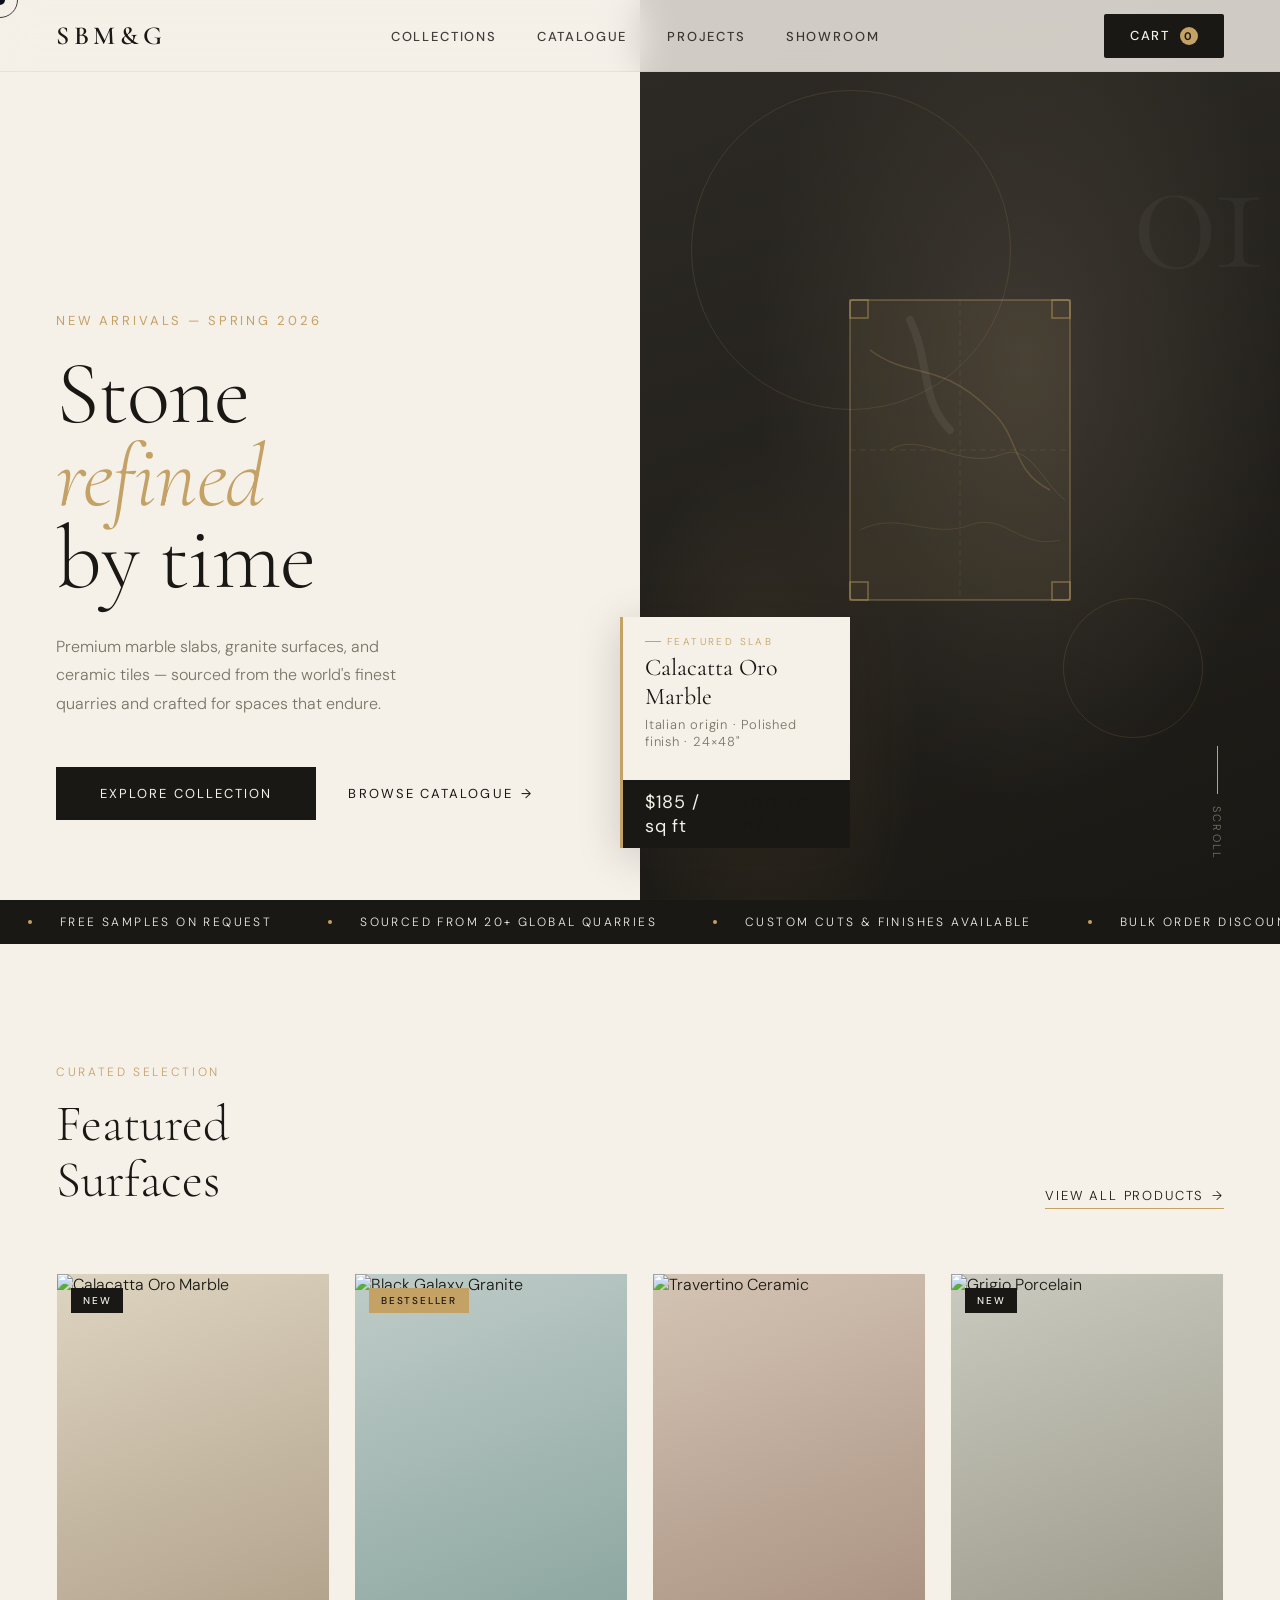
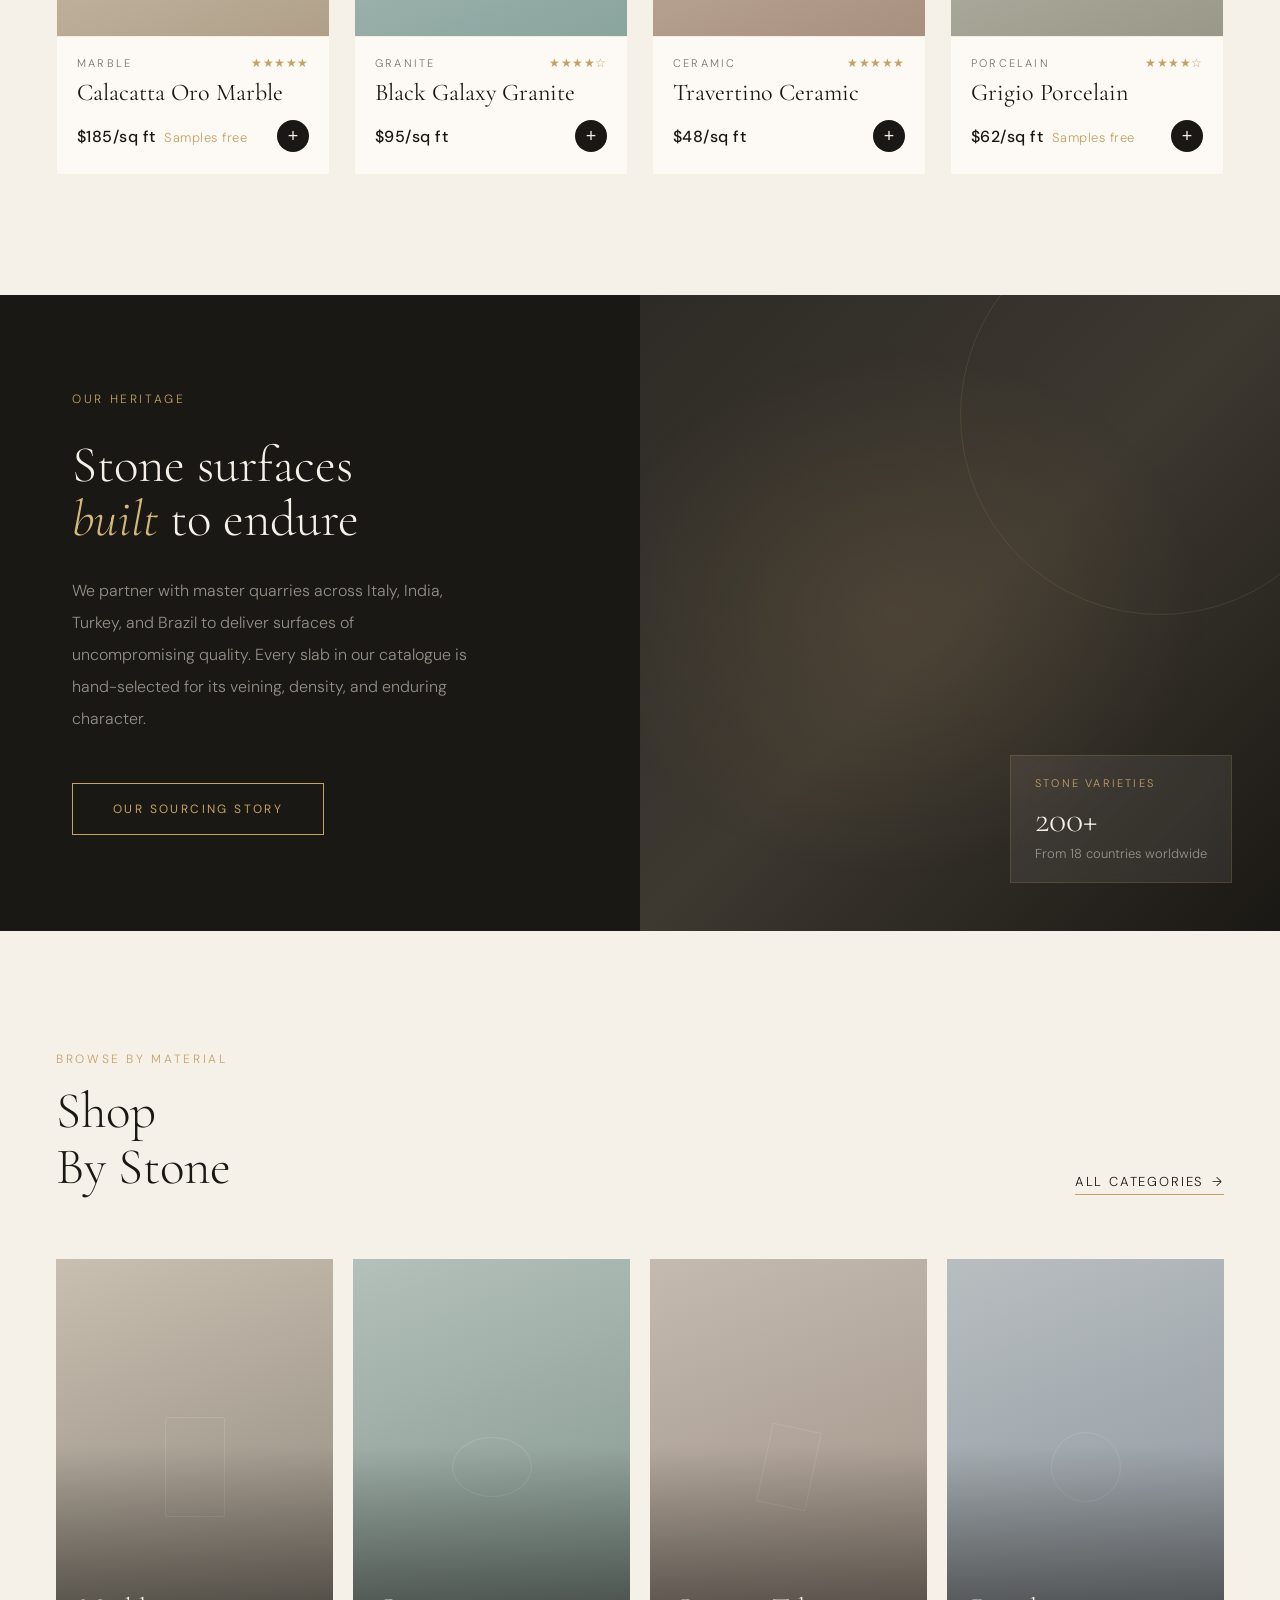
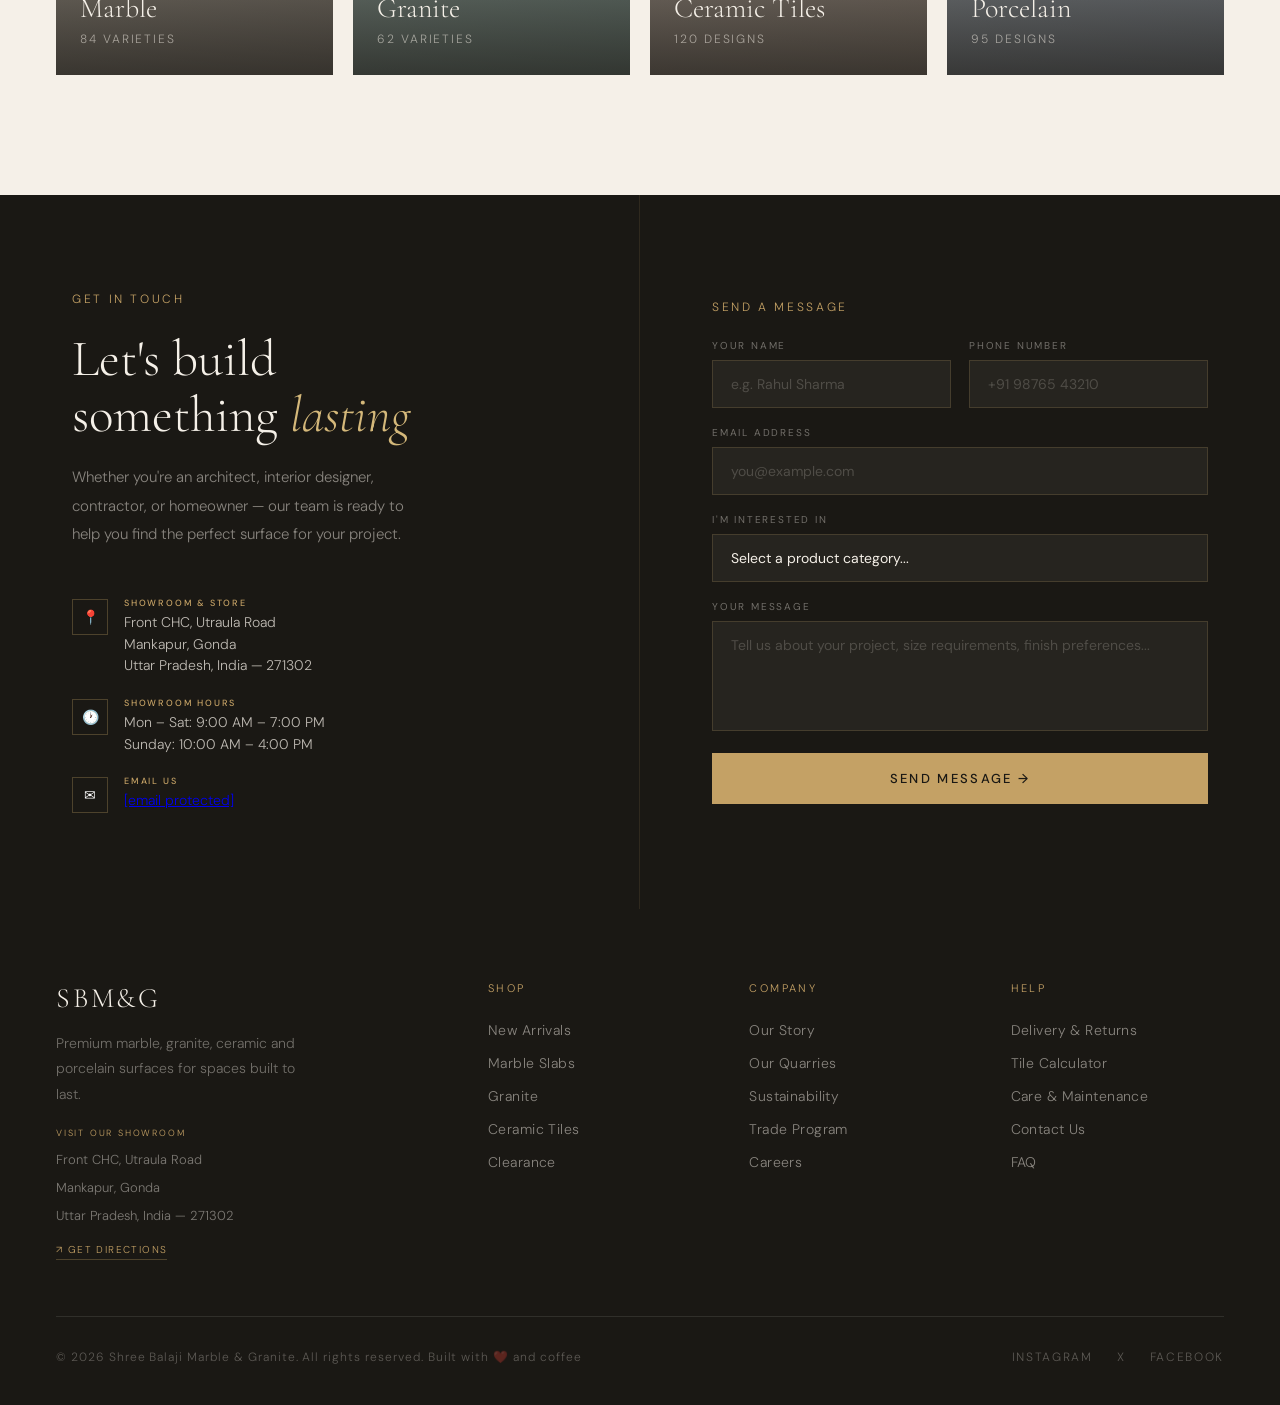
==== index.html @ c3dfcca8 "Add files via upload Hello" ====
<!DOCTYPE html>
<html lang="en">
<head>
  <meta charset="UTF-8" />
  <meta name="viewport" content="width=device-width, initial-scale=1.0"/>
  <title>SBM&G - Shree Balaji Marble & Granite</title>
  <link href="https://fonts.googleapis.com/css2?family=Cormorant+Garamond:ital,wght@0,300;0,400;0,600;1,300;1,400&family=DM+Sans:wght@300;400;500&display=swap" rel="stylesheet"/>
  <link rel="stylesheet" href="styles.css">
  <script src="data/products.js"></script>
  <style>.tag-cta{background:transparent;border:none;cursor:none;font-family:inherit;font-size:inherit;color:inherit;padding:0;}</style>
</head>
<body>

  <!-- Custom Cursor -->
  <div class="cursor" id="cursor"></div>
  <div class="cursor-ring" id="cursorRing"></div>

  <!-- NAV -->
  <nav>
    <a href="#" class="nav-logo">SBM&G</a>
    <ul class="nav-links">
      <li><a href=".\pages\collection.html">Collections</a></li>
      <li><a href="#">Catalogue</a></li>
      <li><a href="#">Projects</a></li>
      <li><a href="#">Showroom</a></li>
    </ul>
    <a href="pages/cart.html" class="nav-cart">CART <span class="cart-count" id="cart-count">0</span></a>
  </nav>

  <!-- HERO -->
  <section class="hero">
    <div class="hero-left">
      <p class="hero-eyebrow">New Arrivals — Spring 2026</p>
      <h1 class="hero-title">
        Stone<br><em>refined</em><br>by time
      </h1>
      <p class="hero-sub">
        Premium marble slabs, granite surfaces, and ceramic tiles — sourced from the world's finest quarries and crafted for spaces that endure.
      </p>
      <div class="hero-cta-row">
        <a href=".\pages\collection.html" class="btn-primary">Explore Collection</a>
        <a href="#" class="btn-ghost">Browse Catalogue <span class="arrow">→</span></a>
      </div>
    </div>

    <div class="hero-right">
      <div class="hero-image-wrap">
        <div class="hero-image-bg">
          <!-- Decorative ring shapes -->
          <div class="shape-circle shape-circle-lg"></div>
          <div class="shape-circle shape-circle-sm"></div>
          <!-- Marble tile SVG silhouette centered -->
          <div class="flex-center">
            <svg width="300" height="360" viewBox="0 0 300 360" fill="none" xmlns="http://www.w3.org/2000/svg">
              <!-- Marble slab outline -->
              <rect x="40" y="30" width="220" height="300" rx="3"
                fill="rgba(196,161,101,0.08)" stroke="rgba(196,161,101,0.4)" stroke-width="1.5"/>
              <!-- Marble vein lines -->
              <path d="M60 80 C100 110 130 90 180 140 C210 165 200 200 240 220"
                fill="none" stroke="rgba(196,161,101,0.25)" stroke-width="1.5"/>
              <path d="M80 180 C110 160 150 200 190 185 C220 172 230 210 255 230"
                fill="none" stroke="rgba(196,161,101,0.18)" stroke-width="1"/>
              <path d="M50 260 C90 240 120 270 160 255 C195 242 210 280 250 270"
                fill="none" stroke="rgba(196,161,101,0.15)" stroke-width="1"/>
              <path d="M100 50 C120 90 110 130 140 160"
                fill="none" stroke="rgba(255,255,255,0.06)" stroke-width="8" stroke-linecap="round"/>
              <!-- Tile grid overlay -->
              <line x1="40" y1="180" x2="260" y2="180" stroke="rgba(196,161,101,0.12)" stroke-width="1" stroke-dasharray="6 4"/>
              <line x1="150" y1="30" x2="150" y2="330" stroke="rgba(196,161,101,0.12)" stroke-width="1" stroke-dasharray="6 4"/>
              <!-- Corner accents -->
              <rect x="40" y="30" width="18" height="18" fill="none" stroke="rgba(196,161,101,0.5)" stroke-width="1.5"/>
              <rect x="242" y="30" width="18" height="18" fill="none" stroke="rgba(196,161,101,0.5)" stroke-width="1.5"/>
              <rect x="40" y="312" width="18" height="18" fill="none" stroke="rgba(196,161,101,0.5)" stroke-width="1.5"/>
              <rect x="242" y="312" width="18" height="18" fill="none" stroke="rgba(196,161,101,0.5)" stroke-width="1.5"/>
            </svg>
          </div>
        </div>
      </div>
      <!-- Product tag card -->
      <div class="hero-product-tag">
        <div class="tag-inner">
          <div class="tag-label">Featured Slab</div>
          <div class="tag-name">Calacatta Oro Marble</div>
          <div class="tag-sub">Italian origin · Polished finish · 24×48"</div>
        </div>
        <div class="tag-footer">
          <span class="tag-price">$185 / sq ft</span>
          <button class="tag-cta" id="hero-add-btn">Add to bag →</button>
        </div>
      </div>
      <div class="hero-num">01</div>
    </div>

    <div class="hero-scroll-hint">
      <div class="scroll-line"></div>
      Scroll
    </div>
  </section>

  <!-- TICKER -->
  <div class="ticker">
    <div class="ticker-track">
      <!-- duplicated for seamless loop -->
      <span class="ticker-item"><span class="ticker-dot"></span>Free samples on request</span>
      <span class="ticker-item"><span class="ticker-dot"></span>Sourced from 20+ global quarries</span>
      <span class="ticker-item"><span class="ticker-dot"></span>Custom cuts & finishes available</span>
      <span class="ticker-item"><span class="ticker-dot"></span>Bulk order discounts</span>
      <span class="ticker-item"><span class="ticker-dot"></span>Expert installation guidance</span>
      <span class="ticker-item"><span class="ticker-dot"></span>Spring 2026 Collection now live</span>
      <span class="ticker-item"><span class="ticker-dot"></span>Free samples on request</span>
      <span class="ticker-item"><span class="ticker-dot"></span>Sourced from 20+ global quarries</span>
      <span class="ticker-item"><span class="ticker-dot"></span>Custom cuts & finishes available</span>
      <span class="ticker-item"><span class="ticker-dot"></span>Bulk order discounts</span>
      <span class="ticker-item"><span class="ticker-dot"></span>Expert installation guidance</span>
      <span class="ticker-item"><span class="ticker-dot"></span>Spring 2026 Collection now live</span>
    </div>
  </div>

  <!-- FEATURED PRODUCTS -->
  <section>
    <div class="section-header reveal">
      <div>
        <p class="section-eyebrow">Curated Selection</p>
        <h2 class="section-title">Featured<br>Surfaces</h2>
      </div>
      <a href="pages/collection.html" class="section-link">View all products <span>→</span></a>
    </div>

    <div class="products-grid" id="featured-products-grid">

      <!-- Card 1: Calacatta Oro Marble -->
      <div class="product-card reveal">
        <div class="product-img">
          <div class="product-img-bg bg-1">
            <img src="https://images.unsplash.com/photo-1558618666-fcd25c85cd64?w=600&q=80"
                 alt="Calacatta Oro Marble"
                 class="product-img-element" loading="lazy" />
          </div>
          <div class="product-overlay"><button class="product-overlay-btn">Quick View</button></div>
          <span class="product-badge badge-new">New</span>
          <button class="product-wish">&#9825;</button>
        </div>
        <div class="product-info">
          <div class="product-meta">
            <span class="product-category">Marble</span>
            <span class="product-rating">&#9733;&#9733;&#9733;&#9733;&#9733;</span>
          </div>
          <p class="product-name" data-idx="0">Calacatta Oro Marble</p>
          <div class="product-footer">
            <p class="product-price">$185/sq ft <span>Samples free</span></p>
            <button class="product-add-btn">+</button>
          </div>
        </div>
      </div>

      <!-- Card 2: Black Galaxy Granite -->
      <div class="product-card reveal reveal-delay-1">
        <div class="product-img">
          <div class="product-img-bg bg-2">
            <img src="https://images.unsplash.com/photo-1605276374104-dee2a0ed3cd6?w=600&q=80"
                 alt="Black Galaxy Granite"
                 class="product-img-element" loading="lazy" />
          </div>
          <div class="product-overlay"><button class="product-overlay-btn">Quick View</button></div>
          <span class="product-badge badge-best">Bestseller</span>
          <button class="product-wish">&#9825;</button>
        </div>
        <div class="product-info">
          <div class="product-meta">
            <span class="product-category">Granite</span>
            <span class="product-rating">&#9733;&#9733;&#9733;&#9733;&#9734;</span>
          </div>
          <p class="product-name" data-idx="1">Black Galaxy Granite</p>
          <div class="product-footer">
            <p class="product-price">$95/sq ft</p>
            <button class="product-add-btn">+</button>
          </div>
        </div>
      </div>

      <!-- Card 3: Travertino Ceramic -->
      <div class="product-card reveal reveal-delay-2">
        <div class="product-img">
          <div class="product-img-bg bg-3">
            <img src="https://images.unsplash.com/photo-1565193566173-7a0ee3dbe261?w=600&q=80"
                 alt="Travertino Ceramic"
                 class="product-img-element" loading="lazy" />
          </div>
          <div class="product-overlay"><button class="product-overlay-btn">Quick View</button></div>
          <button class="product-wish">&#9825;</button>
        </div>
        <div class="product-info">
          <div class="product-meta">
            <span class="product-category">Ceramic</span>
            <span class="product-rating">&#9733;&#9733;&#9733;&#9733;&#9733;</span>
          </div>
          <p class="product-name" data-idx="2">Travertino Ceramic</p>
          <div class="product-footer">
            <p class="product-price">$48/sq ft</p>
            <button class="product-add-btn">+</button>
          </div>
        </div>
      </div>

      <!-- Card 4: Grigio Porcelain -->
      <div class="product-card reveal reveal-delay-3">
        <div class="product-img">
          <div class="product-img-bg bg-4">
            <img src="https://images.unsplash.com/photo-1616047006789-b7af5afb8c20?w=600&q=80"
                 alt="Grigio Porcelain"
                 class="product-img-element" loading="lazy" />
          </div>
          <div class="product-overlay"><button class="product-overlay-btn">Quick View</button></div>
          <span class="product-badge badge-new">New</span>
          <button class="product-wish">&#9825;</button>
        </div>
        <div class="product-info">
          <div class="product-meta">
            <span class="product-category">Porcelain</span>
            <span class="product-rating">&#9733;&#9733;&#9733;&#9733;&#9734;</span>
          </div>
          <p class="product-name" data-idx="3">Grigio Porcelain</p>
          <div class="product-footer">
            <p class="product-price">$62/sq ft <span>Samples free</span></p>
            <button class="product-add-btn">+</button>
          </div>
        </div>
      </div>

    </div>
  </section>

  <!-- EDITORIAL -->
  <div class="editorial">
    <div class="editorial-text reveal">
      <p class="editorial-eyebrow">Our Heritage</p>
      <h2 class="editorial-title">
        Stone surfaces<br><em>built</em> to endure
      </h2>
      <p class="editorial-body">
        We partner with master quarries across Italy, India, Turkey, and Brazil to deliver surfaces of uncompromising quality. Every slab in our catalogue is hand-selected for its veining, density, and enduring character.
      </p>
      <a href="#" class="btn-outline">Our Sourcing Story</a>
    </div>
    <div class="editorial-image reveal reveal-delay-2">
      <div class="shape-circle shape-circle-xl"></div>
      <div class="editorial-float">
        <div class="float-label">Stone Varieties</div>
        <div class="float-stat">200+</div>
        <div class="float-note">From 18 countries worldwide</div>
      </div>
    </div>
  </div>

  <!-- CATEGORIES -->
  <section>
    <div class="section-header reveal">
      <div>
        <p class="section-eyebrow">Browse by Material</p>
        <h2 class="section-title">Shop<br>By Stone</h2>
      </div>
      <a href="#" class="section-link">All categories <span>→</span></a>
    </div>

    <div class="categories-grid">
      <div class="cat-card reveal">
        <div class="cat-bg cat-c1">
          <div class="flex-center opacity-3">
            <div class="cat-shape-rect-vert"></div>
          </div>
        </div>
        <div class="cat-overlay"></div>
        <div class="cat-info">
          <p class="cat-name">Marble</p>
          <p class="cat-count">84 Varieties</p>
        </div>
      </div>
      <div class="cat-card reveal reveal-delay-1">
        <div class="cat-bg cat-c2">
          <div class="flex-center opacity-3">
            <div class="cat-shape-circle"></div>
          </div>
        </div>
        <div class="cat-overlay"></div>
        <div class="cat-info">
          <p class="cat-name">Granite</p>
          <p class="cat-count">62 Varieties</p>
        </div>
      </div>
      <div class="cat-card reveal reveal-delay-2">
        <div class="cat-bg cat-c3">
          <div class="flex-center opacity-3">
            <div class="cat-shape-rect-rotated"></div>
          </div>
        </div>
        <div class="cat-overlay"></div>
        <div class="cat-info">
          <p class="cat-name">Ceramic Tiles</p>
          <p class="cat-count">120 Designs</p>
        </div>
      </div>
      <div class="cat-card reveal reveal-delay-3">
        <div class="cat-bg cat-c4">
          <div class="flex-center opacity-3">
            <div class="cat-shape-circle-small"></div>
          </div>
        </div>
        <div class="cat-overlay"></div>
        <div class="cat-info">
          <p class="cat-name">Porcelain</p>
          <p class="cat-count">95 Designs</p>
        </div>
      </div>
    </div>
  </section>

  <!-- CONTACT -->
  <div class="contact-section">
    <div class="contact-left reveal">
      <p class="contact-eyebrow">Get In Touch</p>
      <h2 class="contact-title">Let's build<br>something <em>lasting</em></h2>
      <p class="contact-desc">Whether you're an architect, interior designer, contractor, or homeowner — our team is ready to help you find the perfect surface for your project.</p>
      <div class="contact-info-row">
        <div class="contact-info-item">
          <div class="contact-info-icon">📍</div>
          <div class="contact-info-text">
            <span class="contact-info-label">Showroom & Store</span>
            <span class="contact-info-value">Front CHC, Utraula Road<br>Mankapur, Gonda<br>Uttar Pradesh, India — 271302</span>
          </div>
        </div>
        <div class="contact-info-item">
          <div class="contact-info-icon">🕐</div>
          <div class="contact-info-text">
            <span class="contact-info-label">Showroom Hours</span>
            <span class="contact-info-value">Mon – Sat: 9:00 AM – 7:00 PM<br>Sunday: 10:00 AM – 4:00 PM</span>
          </div>
        </div>
        <div class="contact-info-item">
          <div class="contact-info-icon-email">✉</div>
          <div class="contact-info-text">
            <span class="contact-info-label">Email Us</span>
            <span class="contact-info-value"><a href="/cdn-cgi/l/email-protection#fb888e89829a8d9a958893929a9f928f829acdc8c2c9bb9c969a9297d5989496"><span class="__cf_email__" data-cfemail="3a494f48435b4c5b544952535b5e534e435b0c0903087a5d575b535614595557">[email&#160;protected]</span></a></span>
          </div>
        </div>
      </div>
    </div>

    <div class="contact-right reveal reveal-delay-2">
      <p class="contact-eyebrow">Send a Message</p>
      <div class="contact-form">
        <div class="form-row">
          <div class="form-group">
            <label class="form-label">Your Name</label>
            <input type="text" class="form-input" placeholder="e.g. Rahul Sharma" />
          </div>
          <div class="form-group">
            <label class="form-label">Phone Number</label>
            <input type="tel" class="form-input" placeholder="+91 98765 43210" />
          </div>
        </div>
        <div class="form-group">
          <label class="form-label">Email Address</label>
          <input type="email" class="form-input" placeholder="you@example.com" />
        </div>
        <div class="form-group">
          <label class="form-label" for="product-category">I'm interested in</label>
          <select id="product-category" class="form-select form-input">
            <option value="">Select a product category...</option>
            <option>Marble Slabs</option>
            <option>Granite Surfaces</option>
            <option>Ceramic Tiles</option>
            <option>Porcelain Tiles</option>
            <option>Custom Cut & Finish</option>
            <option>Bulk / Trade Order</option>
          </select>
        </div>
        <div class="form-group">
          <label class="form-label">Your Message</label>
          <textarea class="form-textarea" placeholder="Tell us about your project, size requirements, finish preferences..."></textarea>
        </div>
        <button class="form-submit">Send Message →</button>
      </div>
    </div>
  </div>

  <!-- FOOTER -->
  <footer>
    <div class="footer-top">
      <div>
        <div class="footer-brand-name">SBM&G</div>
        <p class="footer-tagline">Premium marble, granite, ceramic and porcelain surfaces for spaces built to last.</p>
        <div class="footer-address">
          <p class="footer-address-label">Visit Our Showroom</p>
          <p class="footer-address-line">Front CHC, Utraula Road</p>
          <p class="footer-address-line">Mankapur, Gonda</p>
          <p class="footer-address-line">Uttar Pradesh, India — 271302</p>
          <a href="https://maps.google.com/?q=Mankapur,Gonda,UttarPradesh" target="_blank" rel="noopener noreferrer" class="footer-address-map">↗ Get Directions</a>
        </div>
      </div>
      <div>
        <p class="footer-col-title">Shop</p>
        <ul class="footer-links">
          <li><a href="#">New Arrivals</a></li>
          <li><a href="#">Marble Slabs</a></li>
          <li><a href="#">Granite</a></li>
          <li><a href="#">Ceramic Tiles</a></li>
          <li><a href="#">Clearance</a></li>
        </ul>
      </div>
      <div>
        <p class="footer-col-title">Company</p>
        <ul class="footer-links">
          <li><a href="#">Our Story</a></li>
          <li><a href="#">Our Quarries</a></li>
          <li><a href="#">Sustainability</a></li>
          <li><a href="#">Trade Program</a></li>
          <li><a href="#">Careers</a></li>
        </ul>
      </div>
      <div>
        <p class="footer-col-title">Help</p>
        <ul class="footer-links">
          <li><a href="#">Delivery & Returns</a></li>
          <li><a href="#">Tile Calculator</a></li>
          <li><a href="#">Care & Maintenance</a></li>
          <li><a href="#">Contact Us</a></li>
          <li><a href="#">FAQ</a></li>
        </ul>
      </div>
    </div>
    <div class="footer-bottom">
      <span>© 2026 Shree Balaji Marble & Granite. All rights reserved. Built with ❤️ and coffee</span>
      <div class="footer-socials">
        <a href="#">Instagram</a>
        <a href="#">X</a>
        <a href="#">Facebook</a>
      </div>
    </div>
  </footer>

  

  <script data-cfasync="false" src="/cdn-cgi/scripts/5c5dd728/cloudflare-static/email-decode.min.js"></script><script>
    (function () {

      /* ---- Nav scroll ---- */
      var nav = document.querySelector('nav');
      window.addEventListener('scroll', function () {
        nav.classList.toggle('scrolled', window.scrollY > 20);
      });

      /* ---- Custom cursor ---- */
      var cursor = document.getElementById('cursor');
      var ring   = document.getElementById('cursorRing');
      var mx = 0, my = 0, rx = 0, ry = 0;
      document.addEventListener('mousemove', function (e) { mx = e.clientX; my = e.clientY; });
      (function animCursor() {
        cursor.style.left = mx + 'px';
        cursor.style.top  = my + 'px';
        rx += (mx - rx) * 0.12;
        ry += (my - ry) * 0.12;
        ring.style.left = rx + 'px';
        ring.style.top  = ry + 'px';
        requestAnimationFrame(animCursor);
      })();

      document.querySelectorAll('a, button, .product-card, .cat-card').forEach(function (el) {
        el.addEventListener('mouseenter', function () {
          cursor.style.width  = '22px';
          cursor.style.height = '22px';
          ring.style.width    = '56px';
          ring.style.height   = '56px';
          ring.style.opacity  = '0.5';
        });
        el.addEventListener('mouseleave', function () {
          cursor.style.width  = '10px';
          cursor.style.height = '10px';
          ring.style.width    = '36px';
          ring.style.height   = '36px';
          ring.style.opacity  = '0.8';
        });
      });

      /* ---- Wishlist toggle ---- */
      document.querySelectorAll('.product-wish').forEach(function (btn) {
        btn.addEventListener('click', function () {
          var liked = btn.getAttribute('data-liked') === 'true';
          btn.setAttribute('data-liked', String(!liked));
          btn.textContent = liked ? '\u2661' : '\u2665';
          btn.style.transform = 'scale(1.4)';
          setTimeout(function () { btn.style.transform = ''; }, 200);
        });
      });

      /* ---- Scroll reveal ---- */
      var revealEls = document.querySelectorAll('.reveal');
      var obs = new IntersectionObserver(function (entries) {
        entries.forEach(function (entry) {
          if (entry.isIntersecting) {
            entry.target.classList.add('visible');
            obs.unobserve(entry.target);
          }
        });
      }, { threshold: 0.12 });
      revealEls.forEach(function (el) { obs.observe(el); });

      /* ---- Cart: wire product + buttons ---- */
      document.querySelectorAll('.product-add-btn').forEach(function (btn) {
        btn.addEventListener('click', function (e) {
          e.stopPropagation();
          var card   = btn.closest('.product-card');
          var nameEl = card && card.querySelector('.product-name[data-idx]');
          if (!nameEl || !window.SBMGCart || !window.SBMG_PRODUCTS) return;
          var idx  = parseInt(nameEl.dataset.idx, 10);
          var prod = window.SBMG_PRODUCTS[idx];
          if (!prod) return;
          window.SBMGCart.add({ id: idx, name: prod.name, price: prod.price, thumbnail: prod.thumbnail });
          window.SBMGCart.toast('\u2713 ' + prod.name + ' added to cart');
          btn.textContent     = '\u2713';
          btn.style.background = 'rgba(125,184,122,.15)';
          setTimeout(function () { btn.textContent = '+'; btn.style.background = ''; }, 1500);
        });
      });

      /* ---- Cart: hero Add to bag ---- */
      var heroAddBtn = document.getElementById('hero-add-btn');
      if (heroAddBtn) {
        heroAddBtn.addEventListener('click', function () {
          if (!window.SBMGCart || !window.SBMG_PRODUCTS || !window.SBMG_PRODUCTS[0]) return;
          var prod = window.SBMG_PRODUCTS[0];
          window.SBMGCart.add({ id: 0, name: prod.name, price: prod.price, thumbnail: prod.thumbnail });
          window.SBMGCart.toast('\u2713 ' + prod.name + ' added to cart');
          heroAddBtn.textContent = '\u2713 Added to bag';
          setTimeout(function () { heroAddBtn.textContent = 'Add to bag \u2192'; }, 1800);
        });
      }

      /* ---- Cart: Quick View → product page ---- */
      document.querySelectorAll('.product-overlay-btn').forEach(function (btn) {
        btn.addEventListener('click', function (e) {
          e.stopPropagation();
          var card   = btn.closest('.product-card');
          var nameEl = card && card.querySelector('.product-name[data-idx]');
          if (!nameEl) return;
          window.open('pages/products.html?id=' + nameEl.dataset.idx, '_blank');
        });
      });

    })();
  </script>
</body>
</html>
---- styles.css ----
*, *::before, *::after { margin: 0; padding: 0; box-sizing: border-box; }

    :root {
      --cream: #f5f0e8;
      --cream-dark: #ede6d6;
      --charcoal: #1a1814;
      --charcoal-mid: #2e2b26;
      --gold: #c4a165;
      --gold-light: #d4b87a;
      --text-muted: #7a7468;
      --white: #fdfaf5;
    }

    html { scroll-behavior: smooth; }

    body {
      background: var(--cream);
      color: var(--charcoal);
      font-family: 'DM Sans', sans-serif;
      font-weight: 300;
      overflow-x: hidden;
      cursor: none;
    }

    /* Custom cursor — mix-blend-mode: difference keeps it visible on any bg */
    .cursor {
      position: fixed; width: 10px; height: 10px;
      background: #fff; border-radius: 50%;
      pointer-events: none; z-index: 9999;
      transform: translate(-50%, -50%);
      transition: width 0.3s ease, height 0.3s ease;
      mix-blend-mode: difference;
    }
    .cursor-ring {
      position: fixed; width: 36px; height: 36px;
      border: 1.5px solid #fff; border-radius: 50%;
      pointer-events: none; z-index: 9998;
      transform: translate(-50%, -50%);
      transition: width 0.3s ease, height 0.3s ease, opacity 0.3s ease;
      mix-blend-mode: difference;
      opacity: 0.8;
    }

    /* NAV */
    nav {
      position: fixed; top: 0; left: 0; width: 100%; z-index: 100;
      display: flex; align-items: center; justify-content: space-between;
      padding: 0 56px; height: 72px;
      background: rgba(245, 240, 232, 0.82);
      -webkit-backdrop-filter: blur(18px);
      backdrop-filter: blur(18px);
      border-bottom: 1px solid rgba(196, 161, 101, 0.18);
      transition: background 0.4s ease, box-shadow 0.4s ease;
    }
    nav.scrolled {
      background: rgba(245, 240, 232, 0.97);
      box-shadow: 0 2px 32px rgba(26,24,20,0.07);
    }
    .nav-logo {
      font-family: 'Cormorant Garamond', serif;
      font-size: 26px; font-weight: 600; letter-spacing: 0.18em;
      text-transform: uppercase; text-decoration: none; color: var(--charcoal);
    }
    .nav-links { display: flex; gap: 40px; list-style: none; }
    .nav-links a {
      font-size: 13px; letter-spacing: 0.14em; text-transform: uppercase;
      text-decoration: none; color: var(--charcoal); font-weight: 500;
      position: relative; padding-bottom: 3px; opacity: 0.82;
      transition: opacity 0.2s ease;
    }
    .nav-links a:hover { opacity: 1; }
    .nav-links a::after {
      content: ''; position: absolute; bottom: 0; left: 0;
      width: 0; height: 1px; background: var(--gold);
      transition: width 0.35s ease;
    }
    .nav-links a:hover::after { width: 100%; }
    .nav-cart {
      font-size: 13px; letter-spacing: 0.14em; text-transform: uppercase;
      color: var(--cream); text-decoration: none; font-weight: 500;
      display: flex; align-items: center; gap: 10px;
      background: var(--charcoal); padding: 13px 26px;
      border-radius: 2px; transition: background 0.25s ease, transform 0.2s ease;
    }
    .nav-cart:hover { background: var(--gold); transform: translateY(-1px); }
    .cart-count {
      width: 18px; height: 18px; background: var(--gold); color: var(--charcoal);
      border-radius: 50%; display: flex; align-items: center; justify-content: center;
      font-size: 11px; font-weight: 700;
    }
    .nav-cart:hover .cart-count { background: var(--charcoal); color: var(--cream); }

    /* HERO */
    .hero {
      min-height: 100vh; display: grid;
      grid-template-columns: 1fr 1fr; position: relative; overflow: hidden;
      padding: 0;
    }
    .hero-left {
      display: flex; flex-direction: column; justify-content: flex-end;
      padding: 0 0 80px 56px; position: relative; z-index: 2;
    }
    .hero-eyebrow {
      font-size: 13px; letter-spacing: 0.22em; text-transform: uppercase;
      color: var(--gold); margin-bottom: 24px; font-weight: 400;
      opacity: 0; animation: fadeUp 0.9s ease 0.3s forwards;
    }
    .hero-title {
      font-family: 'Cormorant Garamond', serif;
      font-size: clamp(64px, 7vw, 110px);
      font-weight: 300; line-height: 0.92; letter-spacing: -0.01em;
      margin-bottom: 32px;
      opacity: 0; animation: fadeUp 1s ease 0.5s forwards;
    }
    .hero-title em { font-style: italic; color: var(--gold); }
    .hero-sub {
      font-size: 16px; line-height: 1.8; color: var(--text-muted);
      max-width: 360px; margin-bottom: 48px; font-weight: 300;
      opacity: 0; animation: fadeUp 1s ease 0.7s forwards;
    }
    .hero-cta-row {
      display: flex; align-items: center; gap: 32px;
      opacity: 0; animation: fadeUp 1s ease 0.9s forwards;
    }
    .btn-primary {
      background: var(--charcoal); color: var(--cream);
      padding: 18px 44px; font-size: 13px; letter-spacing: 0.16em;
      text-transform: uppercase; border: none; cursor: none;
      font-family: 'DM Sans', sans-serif; font-weight: 400;
      transition: background 0.3s ease, transform 0.3s ease;
      text-decoration: none; display: inline-block;
    }
    .btn-primary:hover { background: var(--charcoal-mid); transform: translateY(-2px); }
    .btn-ghost {
      background: transparent; color: var(--charcoal);
      font-size: 13px; letter-spacing: 0.16em; text-transform: uppercase;
      border: none; cursor: none; font-family: 'DM Sans', sans-serif;
      font-weight: 400; text-decoration: none; display: flex; align-items: center; gap: 8px;
    }
    .btn-ghost:hover .arrow { transform: translateX(6px); }
    .arrow { transition: transform 0.3s ease; display: inline-block; }

    .hero-right {
      position: relative;
      opacity: 0; animation: fadeIn 1.2s ease 0.2s forwards;
    }
    .hero-image-wrap {
      width: 100%; height: 100%; position: relative; overflow: hidden;
    }
    .hero-image-bg {
      width: 100%; height: 100%; background: var(--charcoal-mid);
      position: relative; overflow: hidden;
    }
    .hero-image-bg::before {
      content: ''; position: absolute; inset: 0;
      background:
        radial-gradient(ellipse 60% 70% at 60% 40%, #3d3830 0%, transparent 70%),
        radial-gradient(ellipse 40% 50% at 20% 80%, #c4a16520 0%, transparent 60%),
        linear-gradient(160deg, #2e2b26 0%, #1a1814 100%);
    }
    /* Floating product tag — anchored inside hero-right, outside image-wrap */
    .hero-product-tag {
      position: absolute; bottom: 52px; left: -20px;
      background: var(--cream);
      padding: 0;
      box-shadow: 0 8px 40px rgba(26,24,20,0.18);
      opacity: 0; animation: slideRight 1s ease 1.2s forwards;
      z-index: 10;
      width: 230px;
      border-left: 3px solid var(--gold);
    }
    .tag-inner { padding: 18px 22px 16px; }
    .tag-label { font-size: 10px; letter-spacing: 0.24em; text-transform: uppercase; color: var(--gold); margin-bottom: 6px; display: flex; align-items: center; gap: 6px; }
    .tag-label::before { content:''; width: 16px; height: 1px; background: var(--gold); display:inline-block; }
    .tag-name { font-family: 'Cormorant Garamond', serif; font-size: 24px; font-weight: 400; line-height: 1.2; color: var(--charcoal); margin-bottom: 4px; }
    .tag-sub { font-size: 13px; color: var(--text-muted); letter-spacing: 0.06em; margin-bottom: 14px; }
    .tag-footer { display: flex; align-items: center; justify-content: space-between; padding: 10px 22px; background: var(--charcoal); }
    .tag-price { font-size: 18px; color: var(--cream); font-weight: 400; letter-spacing: 0.04em; }
    .tag-cta { font-size: 11px; letter-spacing: 0.18em; text-transform: uppercase; color: var(--gold); text-decoration: none; display: flex; align-items: center; gap: 5px; }
    .tag-cta:hover { color: var(--gold-light); }

    .hero-scroll-hint {
      position: absolute; bottom: 40px; right: 56px;
      writing-mode: vertical-rl; font-size: 11px; letter-spacing: 0.2em;
      text-transform: uppercase; color: var(--text-muted);
      display: flex; align-items: center; gap: 12px;
      opacity: 0; animation: fadeIn 1s ease 1.5s forwards;
    }
    .scroll-line {
      width: 1px; height: 48px; background: var(--gold);
      animation: growLine 1.5s ease infinite alternate;
    }
    @keyframes growLine { from { transform: scaleY(0.3); } to { transform: scaleY(1); } }

    /* decorative number */
    .hero-num {
      position: absolute; top: 120px; right: 20px;
      font-family: 'Cormorant Garamond', serif;
      font-size: 180px; font-weight: 300; color: rgba(255,255,255,0.04);
      line-height: 1; pointer-events: none; letter-spacing: -0.05em;
      opacity: 0; animation: fadeIn 1.5s ease 0.8s forwards;
    }

    /* TICKER */
    .ticker {
      background: var(--charcoal); color: var(--cream);
      padding: 14px 0; overflow: hidden;
    }
    .ticker-track {
      display: flex; gap: 0; white-space: nowrap;
      animation: ticker 22s linear infinite;
    }
    .ticker-item {
      display: flex; align-items: center; gap: 28px; padding: 0 28px;
      font-size: 12px; letter-spacing: 0.2em; text-transform: uppercase;
    }
    .ticker-dot { width: 4px; height: 4px; background: var(--gold); border-radius: 50%; flex-shrink: 0; }
    @keyframes ticker { from { transform: translateX(0); } to { transform: translateX(-50%); } }

    /* SECTION STRUCTURE */
    section { padding: 120px 56px; }
    .section-header {
      display: flex; align-items: flex-end; justify-content: space-between;
      margin-bottom: 64px;
    }
    .section-eyebrow {
      font-size: 12px; letter-spacing: 0.22em; text-transform: uppercase;
      color: var(--gold); margin-bottom: 16px;
    }
    .section-title {
      font-family: 'Cormorant Garamond', serif;
      font-size: clamp(38px, 4vw, 58px); font-weight: 300; line-height: 1.1;
    }
    .section-link {
      font-size: 13px; letter-spacing: 0.14em; text-transform: uppercase;
      color: var(--charcoal); text-decoration: none;
      display: flex; align-items: center; gap: 8px; padding-bottom: 4px;
      border-bottom: 1px solid var(--gold); transition: gap 0.3s ease;
    }
    .section-link:hover { gap: 14px; }

    /* FEATURED PRODUCTS */
    .products-grid {
      display: grid;
      grid-template-columns: repeat(4, 1fr);
      gap: 24px;
    }
    .product-card {
      background: var(--white);
      overflow: hidden;
      position: relative;
      cursor: none;
      border: 1px solid rgba(196,161,101,0.12);
      transition: box-shadow 0.4s ease, transform 0.4s ease;
    }
    .product-card:hover {
      box-shadow: 0 12px 48px rgba(26,24,20,0.10);
      transform: translateY(-4px);
    }

    /* Image area */
    .product-img {
      width: 100%; aspect-ratio: 3/4; overflow: hidden; position: relative;
    }
    .product-img-bg {
      width: 100%; height: 100%; position: relative;
      transition: transform 0.7s ease;
    }
    .product-card:hover .product-img-bg { transform: scale(1.05); }

    /* Product image placeholder colors */
    .bg-1 { background: linear-gradient(160deg, #ddd4c0 0%, #b0a08a 100%); }
    .bg-2 { background: linear-gradient(160deg, #bfccc8 0%, #8aa49e 100%); }
    .bg-3 { background: linear-gradient(160deg, #d4c4b4 0%, #a89080 100%); }
    .bg-4 { background: linear-gradient(160deg, #cacac0 0%, #9a9888 100%); }

    /* Silhouette inside image */
    .product-silhouette {
      position: absolute; inset: 0;
      display: flex; align-items: center; justify-content: center;
    }

    /* Hover overlay with CTA */
    .product-overlay {
      position: absolute; inset: 0;
      background: rgba(26,24,20,0.42);
      display: flex; align-items: center; justify-content: center;
      opacity: 0; transition: opacity 0.35s ease;
    }
    .product-card:hover .product-overlay { opacity: 1; }
    .product-overlay-btn {
      background: var(--cream); color: var(--charcoal);
      padding: 15px 32px; font-size: 12px; letter-spacing: 0.18em;
      text-transform: uppercase; font-family: 'DM Sans', sans-serif;
      font-weight: 500; border: none; cursor: none;
      transform: translateY(10px);
      transition: transform 0.35s ease, background 0.25s ease;
    }
    .product-card:hover .product-overlay-btn { transform: translateY(0); }
    .product-overlay-btn:hover { background: var(--gold); }

    /* Badge */
    .product-badge {
      position: absolute; top: 14px; left: 14px;
      font-size: 10px; letter-spacing: 0.18em; text-transform: uppercase;
      padding: 6px 12px; font-weight: 500; font-family: 'DM Sans', sans-serif;
      z-index: 2;
    }
    .badge-new { background: var(--charcoal); color: var(--cream); }
    .badge-best { background: var(--gold); color: var(--charcoal); }

    /* Wishlist icon */
    .product-wish {
      position: absolute; top: 14px; right: 14px;
      width: 32px; height: 32px;
      background: rgba(245,240,232,0.9);
      border-radius: 50%;
      display: flex; align-items: center; justify-content: center;
      font-size: 14px; z-index: 2;
      opacity: 0; transform: scale(0.8);
      transition: opacity 0.3s ease, transform 0.3s ease;
      cursor: none;
    }
    .product-card:hover .product-wish { opacity: 1; transform: scale(1); }

    /* Info area */
    .product-info {
      padding: 18px 20px 22px;
      border-top: 1px solid rgba(196,161,101,0.15);
    }
    .product-meta {
      display: flex; justify-content: space-between; align-items: center;
      margin-bottom: 8px;
    }
    .product-category {
      font-size: 11px; letter-spacing: 0.2em; text-transform: uppercase;
      color: var(--text-muted);
    }
    .product-rating {
      font-size: 12px; color: var(--gold); letter-spacing: 0.05em;
    }
    .product-name {
      font-family: 'Cormorant Garamond', serif;
      font-size: 24px; font-weight: 400; line-height: 1.2;
      margin-bottom: 12px; color: var(--charcoal);
    }
    .product-footer {
      display: flex; justify-content: space-between; align-items: center;
    }
    .product-price {
      font-size: 16px; color: var(--charcoal);
      font-weight: 500; letter-spacing: 0.03em;
    }
    .product-price span {
      font-size: 13px; color: var(--gold);
      margin-left: 4px; font-weight: 300;
    }
    .product-add-btn {
      width: 32px; height: 32px;
      background: var(--charcoal); color: var(--cream);
      border-radius: 50%; border: none; cursor: none;
      font-size: 18px; line-height: 1;
      display: flex; align-items: center; justify-content: center;
      transition: background 0.25s ease, transform 0.2s ease;
    }
    .product-add-btn:hover { background: var(--gold); transform: rotate(90deg); }

    /* EDITORIAL STRIP */
    .editorial {
      background: var(--charcoal); padding: 0;
      display: grid; grid-template-columns: 1fr 1fr; min-height: 560px;
    }
    .editorial-text {
      padding: 96px 72px; display: flex; flex-direction: column; justify-content: center;
    }
    .editorial-eyebrow {
      font-size: 12px; letter-spacing: 0.22em; text-transform: uppercase;
      color: var(--gold); margin-bottom: 32px;
    }
    .editorial-title {
      font-family: 'Cormorant Garamond', serif;
      font-size: clamp(42px, 4vw, 64px); font-weight: 300; line-height: 1.05;
      color: var(--cream); margin-bottom: 28px;
    }
    .editorial-title em { font-style: italic; color: var(--gold-light); }
    .editorial-body {
      font-size: 16px; line-height: 2; color: rgba(245,240,232,0.55);
      max-width: 400px; margin-bottom: 48px;
    }
    .btn-outline {
      display: inline-block; border: 1px solid var(--gold);
      color: var(--gold); padding: 17px 40px;
      font-size: 12px; letter-spacing: 0.2em; text-transform: uppercase;
      text-decoration: none; font-family: 'DM Sans', sans-serif; font-weight: 400;
      transition: background 0.3s ease, color 0.3s ease; cursor: none; width: fit-content;
    }
    .btn-outline:hover { background: var(--gold); color: var(--charcoal); }
    .editorial-image {
      position: relative; overflow: hidden;
      background: linear-gradient(135deg, #2e2b26 0%, #3d3830 50%, #1a1814 100%);
    }
    .editorial-image::after {
      content: ''; position: absolute; inset: 0;
      background: radial-gradient(ellipse 70% 60% at 40% 50%, rgba(196,161,101,0.12) 0%, transparent 70%);
    }
    .editorial-float {
      position: absolute; bottom: 48px; right: 48px;
      background: rgba(245,240,232,0.08); -webkit-backdrop-filter: blur(10px); backdrop-filter: blur(10px);
      border: 1px solid rgba(196,161,101,0.2);
      padding: 20px 24px; color: var(--cream);
    }
    .float-label { font-size: 11px; letter-spacing: 0.2em; text-transform: uppercase; color: var(--gold); margin-bottom: 8px; }
    .float-stat { font-family: 'Cormorant Garamond', serif; font-size: 36px; font-weight: 300; }
    .float-note { font-size: 13px; color: rgba(245,240,232,0.5); margin-top: 4px; }

    /* CATEGORIES */
    .categories-grid {
      display: grid; grid-template-columns: repeat(4, 1fr); gap: 20px;
    }
    .cat-card {
      position: relative; overflow: hidden; cursor: none;
      aspect-ratio: 2/3;
    }
    .cat-bg {
      width: 100%; height: 100%; transition: transform 0.6s ease;
      position: relative;
    }
    .cat-card:hover .cat-bg { transform: scale(1.05); }
    .cat-c1 { background: linear-gradient(160deg, #c8bfb0 0%, #8a8278 100%); }
    .cat-c2 { background: linear-gradient(160deg, #b4c0ba 0%, #7a9088 100%); }
    .cat-c3 { background: linear-gradient(160deg, #c4bab0 0%, #9a8c80 100%); }
    .cat-c4 { background: linear-gradient(160deg, #b8bec0 0%, #88909a 100%); }
    .cat-overlay {
      position: absolute; inset: 0;
      background: linear-gradient(to top, rgba(26,24,20,0.75) 0%, transparent 55%);
    }
    .cat-info {
      position: absolute; bottom: 0; left: 0; right: 0; padding: 28px 24px;
    }
    .cat-name {
      font-family: 'Cormorant Garamond', serif; font-size: 28px; font-weight: 300;
      color: var(--cream); margin-bottom: 6px;
    }
    .cat-count { font-size: 12px; letter-spacing: 0.16em; text-transform: uppercase; color: rgba(245,240,232,0.55); }

    /* NEWSLETTER */
    .newsletter {
      background: var(--cream-dark); text-align: center; padding: 100px 56px;
    }
    .newsletter .section-eyebrow { text-align: center; }
    .newsletter-title {
      font-family: 'Cormorant Garamond', serif;
      font-size: clamp(42px, 5vw, 70px); font-weight: 300; line-height: 1.1;
      margin: 0 auto 16px; max-width: 640px;
    }
    .newsletter-sub {
      font-size: 16px; color: var(--text-muted); margin-bottom: 48px; line-height: 1.8;
    }
    .newsletter-form {
      display: flex; gap: 0; max-width: 480px; margin: 0 auto; border: 1px solid var(--charcoal);
    }
    .newsletter-input {
      flex: 1; padding: 16px 24px; background: transparent; border: none;
      font-family: 'DM Sans', sans-serif; font-size: 15px; color: var(--charcoal);
      outline: none; letter-spacing: 0.02em;
    }
    .newsletter-input::placeholder { color: var(--text-muted); }
    .newsletter-btn {
      background: var(--charcoal); color: var(--cream);
      padding: 18px 32px; border: none; cursor: none;
      font-family: 'DM Sans', sans-serif; font-size: 13px;
      letter-spacing: 0.18em; text-transform: uppercase; font-weight: 400;
      transition: background 0.3s ease;
    }
    .newsletter-btn:hover { background: var(--charcoal-mid); }

    /* FOOTER */
    footer {
      background: var(--charcoal); color: var(--cream);
      padding: 72px 56px 40px;
    }
    .footer-top {
      display: grid; grid-template-columns: 1.5fr 1fr 1fr 1fr;
      gap: 48px; padding-bottom: 56px;
      border-bottom: 1px solid rgba(245,240,232,0.1);
    }
    .footer-brand-name {
      font-family: 'Cormorant Garamond', serif; font-size: 28px; font-weight: 300;
      letter-spacing: 0.1em; margin-bottom: 16px; text-transform: uppercase;
    }
    .footer-tagline { font-size: 14px; color: rgba(245,240,232,0.4); line-height: 1.8; max-width: 240px; }
    .footer-col-title {
      font-size: 11px; letter-spacing: 0.22em; text-transform: uppercase;
      color: var(--gold); margin-bottom: 24px;
    }
    .footer-links { list-style: none; display: flex; flex-direction: column; gap: 12px; }
    .footer-links a {
      font-size: 14px; color: rgba(245,240,232,0.5); text-decoration: none;
      transition: color 0.25s ease; letter-spacing: 0.03em;
    }
    .footer-links a:hover { color: var(--cream); }
    .footer-bottom {
      display: flex; justify-content: space-between; align-items: center;
      padding-top: 32px; font-size: 12px; color: rgba(245,240,232,0.3);
      letter-spacing: 0.08em;
    }
    .footer-socials { display: flex; gap: 24px; }
    .footer-socials a {
      font-size: 12px; letter-spacing: 0.14em; text-transform: uppercase;
      color: rgba(245,240,232,0.3); text-decoration: none; transition: color 0.25s;
    }
    .footer-socials a:hover { color: var(--gold); }

    /* ANIMATIONS */
    @keyframes fadeUp {
      from { opacity: 0; transform: translateY(30px); }
      to { opacity: 1; transform: translateY(0); }
    }
    @keyframes fadeIn {
      from { opacity: 0; }
      to { opacity: 1; }
    }
    @keyframes slideRight {
      from { opacity: 0; transform: translateX(-30px); }
      to { opacity: 1; transform: translateX(0); }
    }

    /* REVEAL ON SCROLL */
    .reveal {
      opacity: 0; transform: translateY(28px);
      transition: opacity 0.8s ease, transform 0.8s ease;
    }
    .reveal.visible { opacity: 1; transform: translateY(0); }
    .reveal-delay-1 { transition-delay: 0.1s; }
    .reveal-delay-2 { transition-delay: 0.2s; }
    .reveal-delay-3 { transition-delay: 0.3s; }
    .reveal-delay-4 { transition-delay: 0.4s; }

    /* Abstract shape decorations */
    .shape-circle {
      position: absolute; border-radius: 50%;
      border: 1px solid rgba(196,161,101,0.15); pointer-events: none;
    }
    .shape-circle-lg { width: 320px; height: 320px; top: 10%; left: 8%; }
    .shape-circle-sm { width: 140px; height: 140px; bottom: 18%; right: 12%; }
    .shape-circle-xl { width: 400px; height: 400px; top: -80px; right: -80px; }

    /* Utility classes */
    .flex-center {
      position: absolute; inset: 0;
      display: flex; align-items: center; justify-content: center;
    }
    .flex-center-rel {
      display: flex; align-items: center; justify-content: center;
    }
    .opacity-3 { opacity: 0.3; }

    /* Category card shapes */
    .cat-shape-rect-vert {
      width: 60px; height: 100px; border: 1px solid rgba(255,255,255,0.4); border-radius: 2px;
    }
    .cat-shape-circle {
      width: 80px; height: 60px; border: 1px solid rgba(255,255,255,0.4); border-radius: 50%;
    }
    .cat-shape-rect-rotated {
      width: 50px; height: 80px; border: 1px solid rgba(255,255,255,0.4); transform: rotate(12deg);
    }
    .cat-shape-circle-small {
      width: 70px; height: 70px; border: 1px solid rgba(255,255,255,0.4); border-radius: 50%;
    }

    /* CONTACT SECTION */
    .contact-section {
      display: grid; grid-template-columns: 1fr 1fr;
      background: var(--charcoal); min-height: 560px;
    }
    .contact-left {
      padding: 96px 72px;
      display: flex; flex-direction: column; justify-content: center;
      border-right: 1px solid rgba(196,161,101,0.12);
    }
    .contact-right {
      padding: 96px 72px;
      display: flex; flex-direction: column; justify-content: center;
    }
    .contact-eyebrow {
      font-size: 12px; letter-spacing: 0.22em; text-transform: uppercase;
      color: var(--gold); margin-bottom: 24px;
    }
    .contact-title {
      font-family: 'Cormorant Garamond', serif;
      font-size: clamp(38px, 4vw, 58px); font-weight: 300; line-height: 1.1;
      color: var(--cream); margin-bottom: 20px;
    }
    .contact-title em { font-style: italic; color: var(--gold-light); }
    .contact-desc {
      font-size: 15px; line-height: 1.9; color: rgba(245,240,232,0.5);
      max-width: 360px; margin-bottom: 48px;
    }
    .contact-info-row {
      display: flex; flex-direction: column; gap: 20px;
    }
    .contact-info-item {
      display: flex; gap: 16px; align-items: flex-start;
    }
    .contact-info-icon {
      width: 36px; height: 36px; border: 1px solid rgba(196,161,101,0.3);
      display: flex; align-items: center; justify-content: center;
      flex-shrink: 0; margin-top: 2px;
      font-size: 14px;
    }

    .contact-info-icon-email {
      width: 36px; height: 36px; border: 1px solid rgba(196,161,101,0.3);
      display: flex; align-items: center; justify-content: center;
      flex-shrink: 0; margin-top: 2px;
      font-size: 14px; color: #fff;
    }

    .contact-info-text { display: flex; flex-direction: column; gap: 3px; }
    .contact-info-label {
      font-size: 9px; letter-spacing: 0.2em; text-transform: uppercase;
      color: var(--gold); font-weight: 500;
    }
    .contact-info-value {
      font-size: 14px; color: rgba(245,240,232,0.75); line-height: 1.55;
    }

    /* Form */
    .contact-form { display: flex; flex-direction: column; gap: 18px; }
    .form-row { display: grid; grid-template-columns: 1fr 1fr; gap: 18px; }
    .form-group { display: flex; flex-direction: column; gap: 8px; }
    .form-label {
      font-size: 10px; letter-spacing: 0.18em; text-transform: uppercase;
      color: rgba(245,240,232,0.4); font-weight: 400;
    }
    .form-input, .form-select, .form-textarea {
      background: rgba(245,240,232,0.05);
      border: 1px solid rgba(196,161,101,0.2);
      color: var(--cream); padding: 14px 18px;
      font-family: 'DM Sans', sans-serif; font-size: 14px;
      outline: none; transition: border-color 0.3s ease, background 0.3s ease;
      width: 100%;
    }
    .form-input::placeholder, .form-textarea::placeholder { color: rgba(245,240,232,0.2); }
    .form-input:focus, .form-select:focus, .form-textarea:focus {
      border-color: rgba(196,161,101,0.6);
      background: rgba(245,240,232,0.08);
    }
    .form-select { appearance: none; cursor: none; }
    .form-select option { background: var(--charcoal); }
    .form-textarea { resize: none; height: 110px; }
    .form-submit {
      background: var(--gold); color: var(--charcoal);
      padding: 17px 0; font-size: 13px; letter-spacing: 0.18em;
      text-transform: uppercase; border: none; cursor: none;
      font-family: 'DM Sans', sans-serif; font-weight: 500;
      transition: background 0.3s ease, transform 0.2s ease;
      width: 100%; margin-top: 4px;
    }
    .form-submit:hover { background: var(--gold-light); transform: translateY(-2px); }

    /* FOOTER ADDRESS */
    .footer-address {
      margin-top: 20px; display: flex; flex-direction: column; gap: 6px;
    }
    .footer-address-label {
      font-size: 9px; letter-spacing: 0.2em; text-transform: uppercase;
      color: var(--gold); margin-bottom: 4px;
    }
    .footer-address-line {
      font-size: 13px; color: rgba(245,240,232,0.45); line-height: 1.7;
    }
    .footer-address-map {
      display: inline-flex; align-items: center; gap: 6px;
      font-size: 10px; letter-spacing: 0.14em; text-transform: uppercase;
      color: var(--gold); text-decoration: none; margin-top: 10px;
      border-bottom: 1px solid rgba(196,161,101,0.3);
      padding-bottom: 3px; width: fit-content;
      transition: color 0.25s ease;
    }
    .footer-address-map:hover { color: var(--gold-light); }
    .footer-top {
      grid-template-columns: 1.8fr 1fr 1fr 1fr;
    }
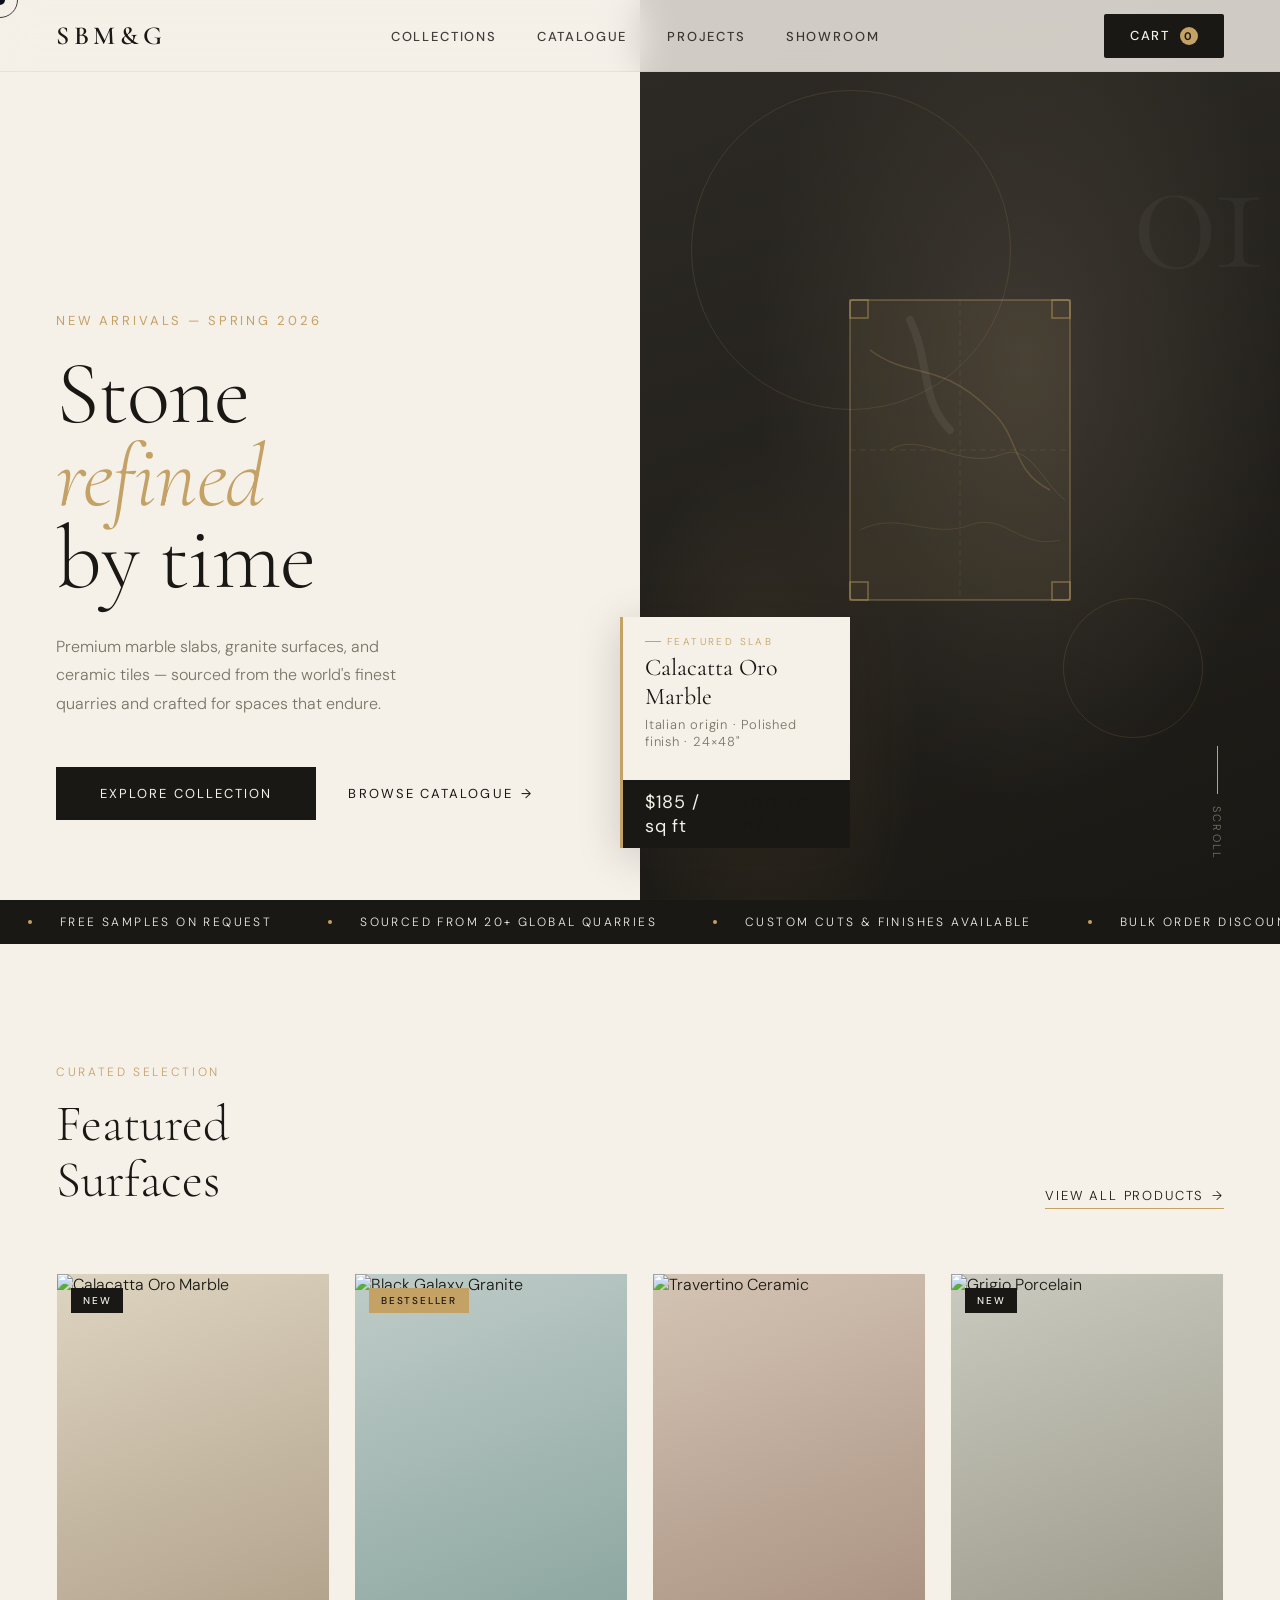
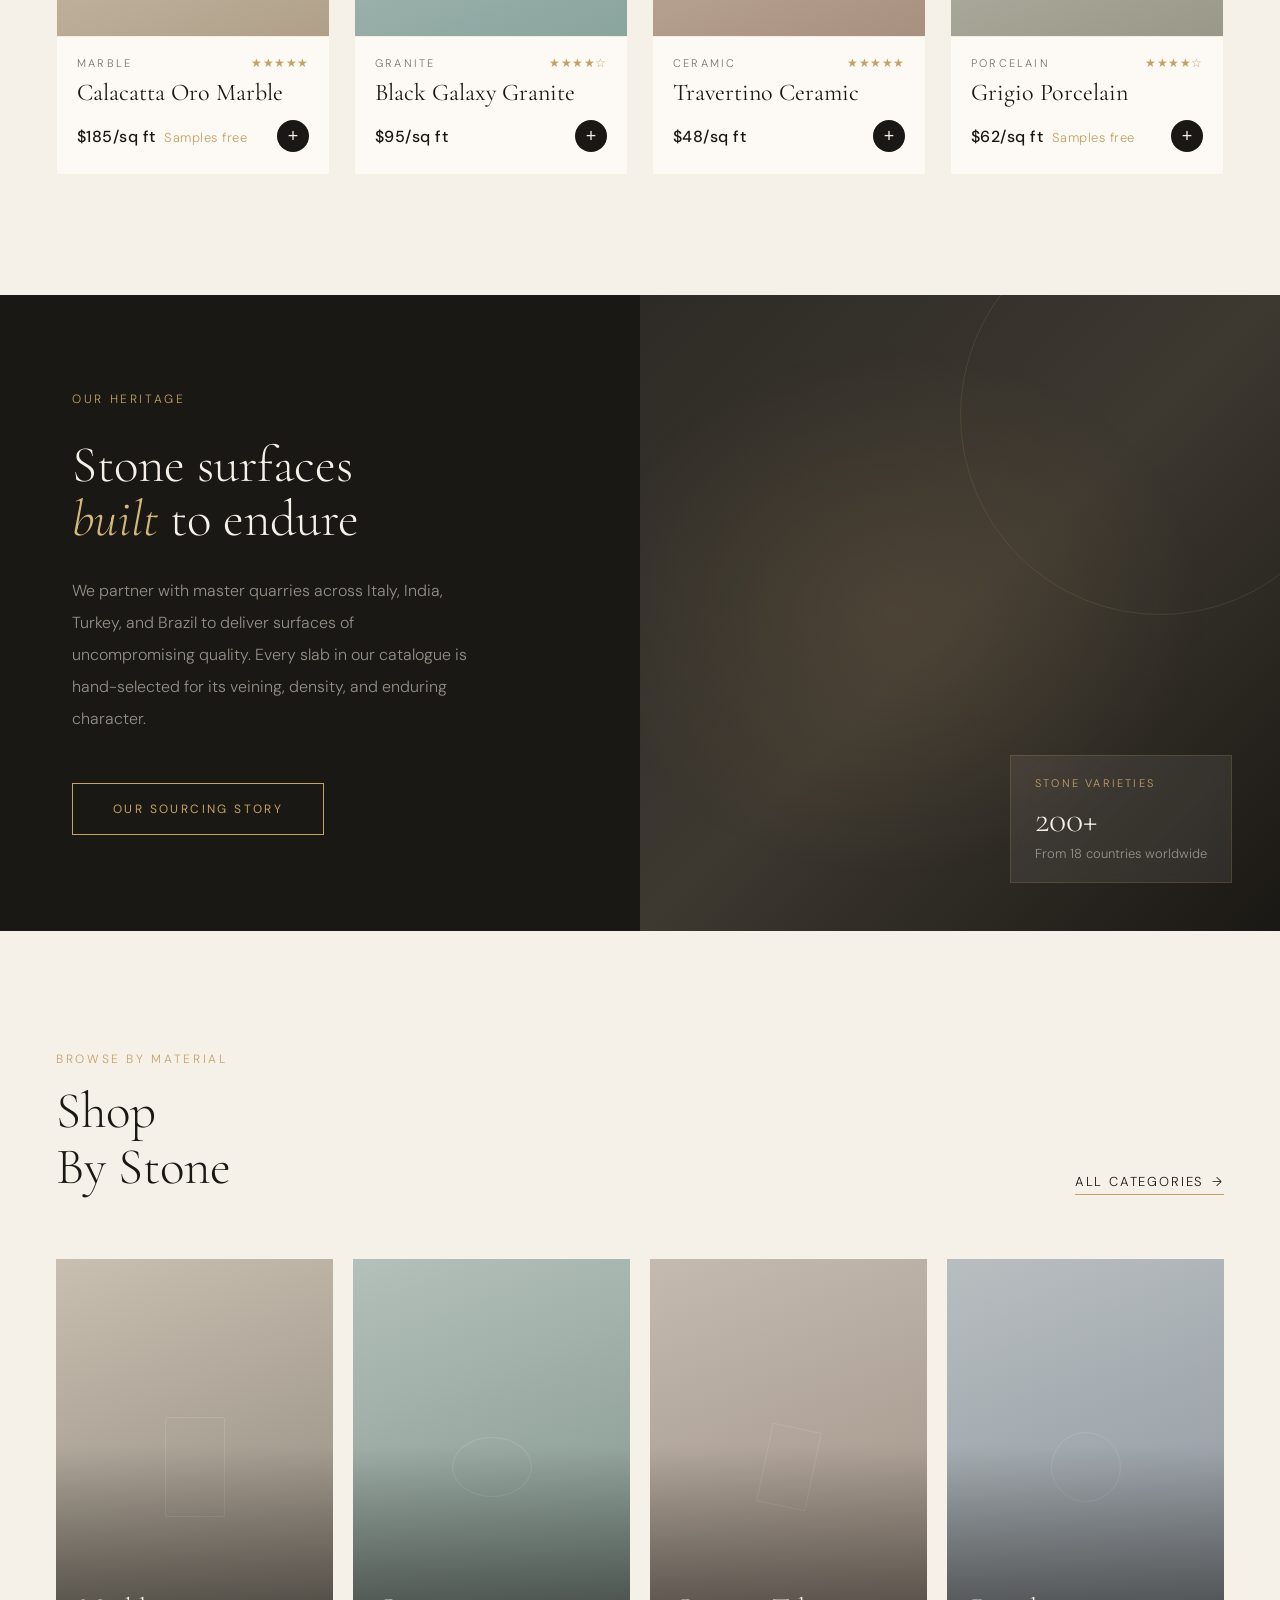
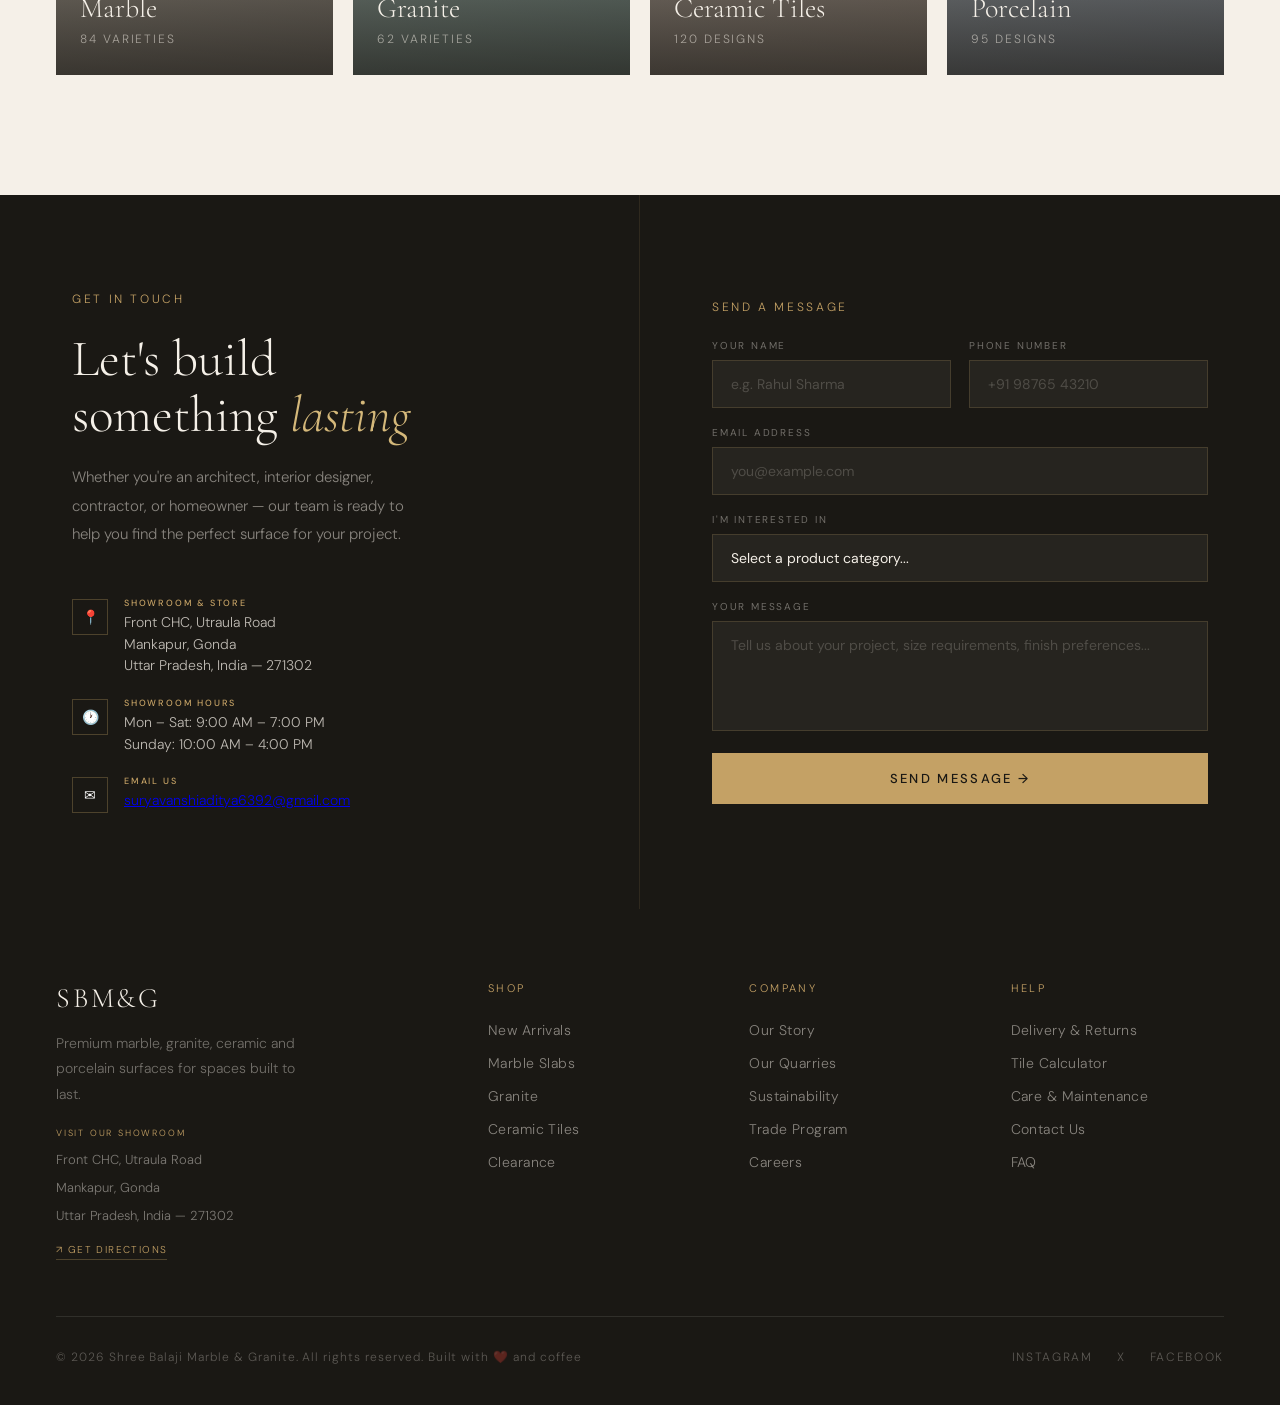
==== commit 76820ad9: "email protection updated" ====
--- a/index.html
+++ b/index.html
@@ -339,7 +339,7 @@
           <div class="contact-info-icon-email">✉</div>
           <div class="contact-info-text">
             <span class="contact-info-label">Email Us</span>
-            <span class="contact-info-value"><a href="/cdn-cgi/l/email-protection#fb888e89829a8d9a958893929a9f928f829acdc8c2c9bb9c969a9297d5989496"><span class="__cf_email__" data-cfemail="3a494f48435b4c5b544952535b5e534e435b0c0903087a5d575b535614595557">[email&#160;protected]</span></a></span>
+            <span class="contact-info-value"><a href="mailto:suryavanshiaditya6392@gmail.com">suryavanshiaditya6392@gmail.com</a></span>
           </div>
         </div>
       </div>
@@ -549,4 +549,5 @@
     })();
   </script>
 </body>
-</html>+
+</html>
